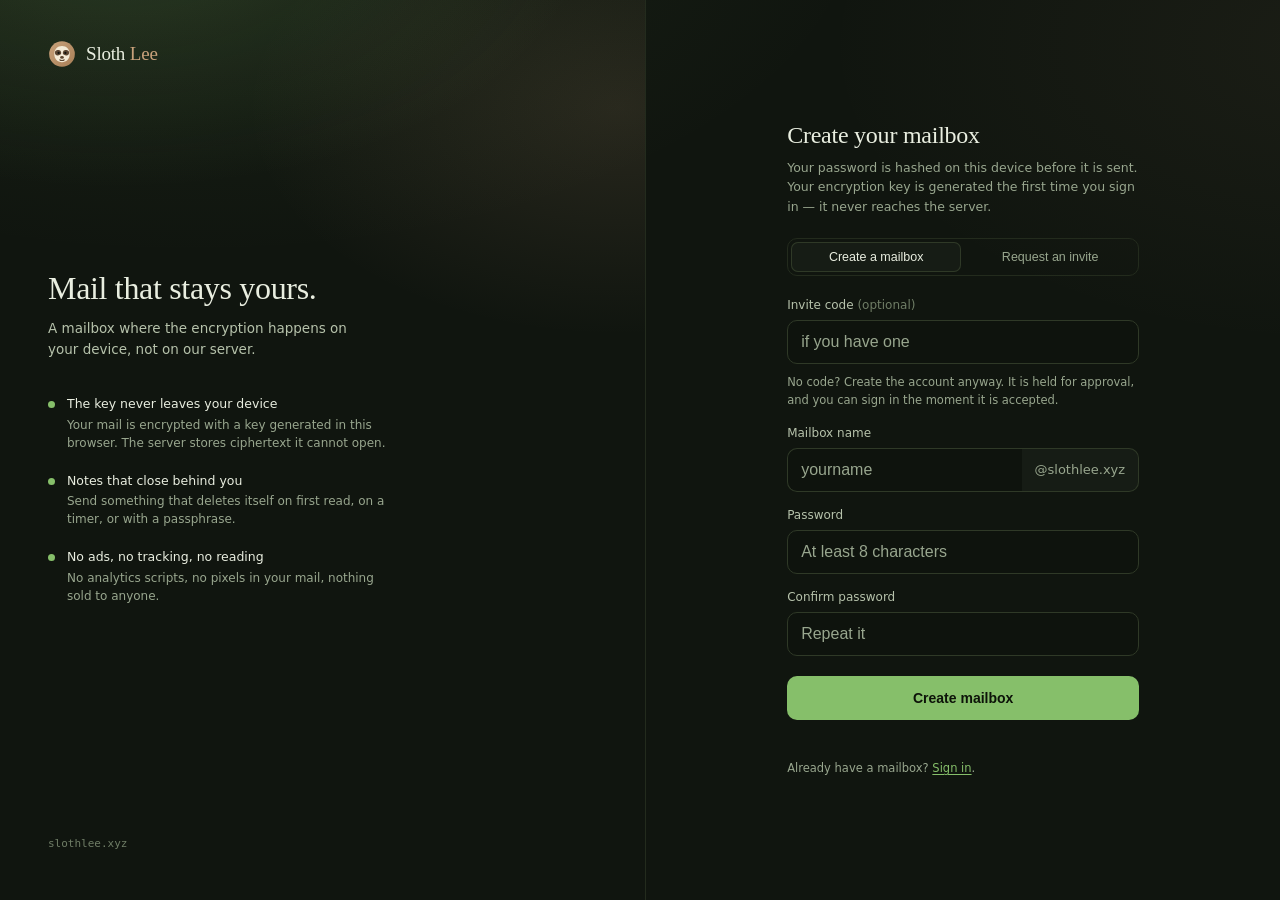
==== data/static/signup.html @ 89729197 "Name the DKIM verdict when refusing own-domain mail, instead of always claiming the header is absent" ====
<!DOCTYPE html>
<html lang="en">
<head>
<meta charset="utf-8">
<meta name="viewport" content="width=device-width, initial-scale=1, viewport-fit=cover">
<meta name="referrer" content="no-referrer">
<title>Sloth Lee Mail — create your mailbox</title>
<link rel="icon" type="image/svg+xml" href="/favicon.svg">
<meta name="theme-color" content="#10150f">
<style>
  /* The same language as the app's sign-in screen: forest ground, cream ink,
     one moss accent, serif for the claim and sans for the machinery. This page
     is served without the React bundle, so the tokens are written once here. */
  :root {
    color-scheme: dark;
    --bg: #10150f;
    --ink-1: #e9eee0;
    --ink-2: #b6c2ab;
    --ink-3: #98a68e;
    --ink-4: #6f7d66;
    --moss: #86bf6a;
    --primary-ink: #0d1309;
    --sand: #c8a17a;
    --rust: #e0593f;
    --line: #232b1d;
    --line-strong: #2f3927;
    --field: #0e130d;
    --card: #161c15;
  }
  * { box-sizing: border-box; }
  html, body { height: 100%; }
  body {
    margin: 0;
    background: var(--bg);
    color: var(--ink-1);
    font: 15px/1.5 ui-sans-serif, system-ui, -apple-system, "Segoe UI", Roboto, Helvetica, Arial, sans-serif;
    -webkit-font-smoothing: antialiased;
    background-image:
      radial-gradient(1100px 560px at 15% -10%, rgba(134,191,106,0.08), transparent 62%),
      radial-gradient(900px 520px at 105% 5%, rgba(200,161,122,0.06), transparent 58%);
    background-attachment: fixed;
  }

  .layout { display: grid; min-height: 100dvh; }
  @media (min-width: 900px) {
    .layout { grid-template-columns: 1.02fr 1fr; }
  }

  /* ---------- the claim ---------- */
  .aside {
    display: none;
    position: relative;
    flex-direction: column;
    justify-content: space-between;
    padding: 40px 48px;
    border-right: 1px solid var(--line);
    overflow: hidden;
  }
  @media (min-width: 900px) { .aside { display: flex; } }
  .aside::before {
    content: "";
    position: absolute;
    inset: 0;
    pointer-events: none;
    background:
      radial-gradient(760px 420px at 18% -8%, rgba(134,191,106,0.16), transparent 62%),
      radial-gradient(620px 380px at 96% 12%, rgba(200,161,122,0.13), transparent 60%);
  }
  .aside > * { position: relative; }
  .brand { display: flex; align-items: center; gap: 10px; }
  .brand svg { width: 28px; height: 28px; }
  .brand span { font: 500 19px/1.1 ui-serif, "Iowan Old Style", Palatino, Georgia, serif; letter-spacing: -0.01em; }
  .brand em { font-style: normal; color: var(--sand); }
  .claim { max-width: 46ch; }
  .claim h1 {
    margin: 0;
    font: 500 32px/1.14 ui-serif, "Iowan Old Style", Palatino, Georgia, serif;
    letter-spacing: -0.01em;
  }
  .claim p { margin: 12px 0 0; max-width: 36ch; color: var(--ink-2); font-size: 13.5px; }
  .facts { list-style: none; margin: 36px 0 0; padding: 0; }
  .facts li { display: flex; gap: 12px; margin-bottom: 20px; }
  .facts b { display: block; font-size: 12.5px; font-weight: 500; color: var(--ink-1); }
  .facts span { display: block; margin-top: 2px; max-width: 42ch; font-size: 12px; color: var(--ink-3); }
  .dot {
    flex: none; width: 7px; height: 7px; margin-top: 6px; border-radius: 50%;
    background: var(--moss);
  }
  .aside .domain { font: 11px/1 ui-monospace, Menlo, Consolas, monospace; color: var(--ink-4); }

  /* ---------- the form ---------- */
  .main { display: flex; flex-direction: column; justify-content: center; padding: 40px 20px; }
  @media (min-width: 640px) { .main { padding: 40px 32px; } }
  .card { width: 100%; max-width: 352px; margin: 0 auto; }
  .brand-sm { display: flex; align-items: center; gap: 10px; margin-bottom: 32px; }
  .brand-sm svg { width: 24px; height: 24px; }
  .brand-sm span { font: 500 17px/1.1 ui-serif, "Iowan Old Style", Palatino, Georgia, serif; }
  @media (min-width: 900px) { .brand-sm { display: none; } }

  h1.form-title {
    margin: 0;
    font: 500 24px/1.15 ui-serif, "Iowan Old Style", Palatino, Georgia, serif;
    letter-spacing: -0.01em;
  }
  .sub { margin: 8px 0 0; color: var(--ink-3); font-size: 12.5px; line-height: 1.55; }

  /* Two doors, one at a time: creating a mailbox, or asking for one. */
  .tabs { display: flex; gap: 4px; margin: 22px 0 0; padding: 3px; border: 1px solid var(--line); border-radius: 10px; }
  .tabs button {
    flex: 1; margin: 0; padding: 8px 10px; border: 0; border-radius: 7px;
    background: transparent; color: var(--ink-3); font-size: 12.5px; font-weight: 500;
    cursor: pointer; transition: background 120ms, color 120ms;
  }
  .tabs button[aria-selected="true"] { background: var(--card); color: var(--ink-1); box-shadow: inset 0 0 0 1px var(--line-strong); }
  .tabs button:focus-visible { outline: 2px solid var(--moss); outline-offset: 2px; }

  form { margin-top: 20px; }
  .field { margin-bottom: 14px; }
  label { display: block; margin-bottom: 6px; font-size: 12px; font-weight: 500; color: var(--ink-2); }
  label .opt { color: var(--ink-4); font-weight: 400; }
  input {
    width: 100%; min-height: 44px; padding: 11px 13px; border-radius: 10px;
    border: 1px solid var(--line-strong); background: var(--field); color: var(--ink-1);
    font-size: 16px; outline: none; transition: border-color 120ms;
  }
  input::placeholder { color: var(--ink-3); }
  input:focus { border-color: var(--moss); }
  .domain { display: flex; align-items: stretch; }
  .domain input { border-top-right-radius: 0; border-bottom-right-radius: 0; border-right: 0; }
  .suffix {
    display: flex; align-items: center; padding: 0 13px; border: 1px solid var(--line-strong); border-left: 0;
    border-top-right-radius: 10px; border-bottom-right-radius: 10px;
    background: var(--card); color: var(--ink-3); font-size: 13px; white-space: nowrap;
  }
  button.primary {
    width: 100%; min-height: 44px; margin-top: 6px; padding: 12px 16px; border: 1px solid transparent;
    border-radius: 10px; background: var(--moss); color: var(--primary-ink);
    font-size: 14px; font-weight: 600; cursor: pointer; transition: background 120ms;
  }
  button.primary:hover:not(:disabled) { background: #93c979; }
  button.primary:disabled { opacity: 0.55; cursor: default; }
  button.primary:focus-visible { outline: 2px solid var(--moss); outline-offset: 2px; }

  .msg { min-height: 18px; margin-top: 12px; font-size: 12.5px; line-height: 1.5; color: var(--ink-2); }
  .err { color: var(--rust); }
  .ok { color: var(--moss); }
  .fine { margin: 10px 0 0; font-size: 11.5px; line-height: 1.55; color: var(--ink-3); }
  .fine a, a { color: var(--moss); text-decoration: underline; text-underline-offset: 2px; text-decoration-thickness: 1px; }
  .fine a:hover, a:hover { text-decoration: underline; text-underline-offset: 2px; }
  .rule { height: 1px; margin: 24px 0; background: var(--line); border: 0; }
  [hidden] { display: none !important; }

  @media (prefers-reduced-motion: reduce) {
    * { transition-duration: 1ms !important; }
  }
</style>
</head>
<body>
<div class="layout">
  <aside class="aside">
    <div class="brand">
      <svg viewBox="0 0 24 24" aria-label="Sloth Lee" role="img">
        <defs><linearGradient id="sl-brand" x1="0" y1="0" x2="1" y2="1"><stop offset="0" stop-color="#c8a17a"/><stop offset="1" stop-color="#a97f57"/></linearGradient></defs>
        <circle cx="12" cy="12" r="11" fill="url(#sl-brand)"/>
        <path d="M12 5.2c3.9 0 6.6 2.9 6.6 6.9 0 4.3-2.9 7-6.6 7s-6.6-2.7-6.6-7c0-4 2.7-6.9 6.6-6.9Z" fill="#f4ead6"/>
        <ellipse cx="8.6" cy="10.9" rx="2.7" ry="2.3" fill="#5c4632" transform="rotate(-14 8.6 10.9)"/>
        <ellipse cx="15.4" cy="10.9" rx="2.7" ry="2.3" fill="#5c4632" transform="rotate(14 15.4 10.9)"/>
        <circle cx="9.1" cy="11.1" r="0.95" fill="#10120f"/><circle cx="14.9" cy="11.1" r="0.95" fill="#10120f"/>
        <ellipse cx="12" cy="14.9" rx="1.6" ry="1.15" fill="#5c4632"/>
        <path d="M10.2 17c.6.8 3 .8 3.6 0" stroke="#5c4632" stroke-width="1" stroke-linecap="round" fill="none"/>
      </svg>
      <span>Sloth <em>Lee</em></span>
    </div>

    <div class="claim">
      <h1>Mail that stays yours.</h1>
      <p>A mailbox where the encryption happens on your device, not on our server.</p>
      <ul class="facts">
        <li><i class="dot"></i><div><b>The key never leaves your device</b><span>Your mail is encrypted with a key generated in this browser. The server stores ciphertext it cannot open.</span></div></li>
        <li><i class="dot"></i><div><b>Notes that close behind you</b><span>Send something that deletes itself on first read, on a timer, or with a passphrase.</span></div></li>
        <li><i class="dot"></i><div><b>No ads, no tracking, no reading</b><span>No analytics scripts, no pixels in your mail, nothing sold to anyone.</span></div></li>
      </ul>
    </div>

    <p class="domain">slothlee.xyz</p>
  </aside>

  <main class="main">
    <div class="card">
      <div class="brand-sm">
        <svg viewBox="0 0 24 24" aria-hidden="true">
          <circle cx="12" cy="12" r="11" fill="#c8a17a"/>
          <path d="M12 5.2c3.9 0 6.6 2.9 6.6 6.9 0 4.3-2.9 7-6.6 7s-6.6-2.7-6.6-7c0-4 2.7-6.9 6.6-6.9Z" fill="#f4ead6"/>
          <circle cx="9.1" cy="11.1" r="0.95" fill="#10120f"/><circle cx="14.9" cy="11.1" r="0.95" fill="#10120f"/>
        </svg>
        <span>Sloth <em style="font-style:normal;color:#c8a17a">Lee</em></span>
      </div>

      <h1 class="form-title" id="title">Create your mailbox</h1>
      <p class="sub" id="lede">
        Your password is hashed on this device before it is sent. Your encryption key is generated
        the first time you sign in — it never reaches the server.
      </p>

      <div class="tabs" role="tablist" aria-label="Create or request">
        <button type="button" role="tab" id="tab-create" aria-selected="true" aria-controls="panel-create">Create a mailbox</button>
        <button type="button" role="tab" id="tab-request" aria-selected="false" aria-controls="panel-request">Request an invite</button>
      </div>

      <!-- ---------- create ---------- -->
      <div id="panel-create" role="tabpanel" aria-labelledby="tab-create">
        <form id="f" autocomplete="off">
          <div class="field">
            <label for="c">Invite code <span class="opt">(optional)</span></label>
            <input id="c" name="c" placeholder="if you have one" autocapitalize="none" autocorrect="off" spellcheck="false">
            <p class="fine">No code? Create the account anyway. It is held for approval, and you can sign in the moment it is accepted.</p>
          </div>
          <div class="field">
            <label for="u">Mailbox name</label>
            <div class="domain">
              <input id="u" name="u" placeholder="yourname" autocapitalize="none" autocorrect="off" spellcheck="false" required>
              <span class="suffix" id="suffix">@slothlee.xyz</span>
            </div>
          </div>
          <div class="field">
            <label for="p">Password</label>
            <input id="p" name="p" type="password" autocomplete="new-password" placeholder="At least 8 characters" required>
          </div>
          <div class="field">
            <label for="p2">Confirm password</label>
            <input id="p2" name="p2" type="password" autocomplete="new-password" placeholder="Repeat it" required>
          </div>
          <button id="go" class="primary" type="submit">Create mailbox</button>
          <div class="msg" id="m" role="status" aria-live="polite"></div>
        </form>
        <p class="fine">Already have a mailbox? <a href="/login">Sign in</a>.</p>
      </div>

      <!-- ---------- request ---------- -->
      <div id="panel-request" role="tabpanel" aria-labelledby="tab-request" hidden>
        <form id="r" autocomplete="off">
          <div class="field">
            <label for="re">Your email</label>
            <input id="re" name="re" type="email" placeholder="you@example.com" autocapitalize="none" autocorrect="off" spellcheck="false" required>
          </div>
          <div class="field">
            <label for="rn">Why do you want an account? <span class="opt">(optional)</span></label>
            <input id="rn" name="rn" placeholder="a line about yourself">
          </div>
          <button id="rq" class="primary" type="submit">Request an invite</button>
          <div class="msg" id="rm" role="status" aria-live="polite"></div>
        </form>
        <p class="fine">This server approves new mailboxes by hand. Leave your address and you will get an invite code.</p>
      </div>
    </div>
  </main>
</div>

<script type="module">
import { bcrypt, sha256 } from './vendor/hash-wasm.esm.min.js';

// Must match the login client byte for byte: fixed 16-byte salt "OpenNeutronAuth1",
// cost 10, same library. The server stores this token as a one-time setup token.
const AUTH_SALT = new Uint8Array([
  0x4f, 0x70, 0x65, 0x6e, 0x4e, 0x65, 0x75, 0x74,
  0x72, 0x6f, 0x6e, 0x41, 0x75, 0x74, 0x68, 0x31,
]);

const USERNAME_RE = /^[a-z0-9](?:[a-z0-9._-]{0,62}[a-z0-9])?$/;

const f = document.getElementById('f');
const u = document.getElementById('u');
const p = document.getElementById('p');
const p2 = document.getElementById('p2');
const go = document.getElementById('go');
const m = document.getElementById('m');
const c = document.getElementById('c');
const r = document.getElementById('r');
const re = document.getElementById('re');
const rn = document.getElementById('rn');
const rq = document.getElementById('rq');
const rm = document.getElementById('rm');

const tabCreate = document.getElementById('tab-create');
const tabRequest = document.getElementById('tab-request');
const panelCreate = document.getElementById('panel-create');
const panelRequest = document.getElementById('panel-request');
const title = document.getElementById('title');
const lede = document.getElementById('lede');

const LEDE = {
  create: 'Your password is hashed on this device before it is sent. Your encryption key is generated the first time you sign in — it never reaches the server.',
  request: 'This server approves new mailboxes by hand. Leave an address and you will get an invite code when there is room.',
};

function selectTab(which) {
  const create = which === 'create';
  tabCreate.setAttribute('aria-selected', create ? 'true' : 'false');
  tabRequest.setAttribute('aria-selected', create ? 'false' : 'true');
  panelCreate.hidden = !create;
  panelRequest.hidden = create;
  title.textContent = create ? 'Create your mailbox' : 'Request an invite';
  lede.textContent = LEDE[create ? 'create' : 'request'];
  (create ? u : re).focus({ preventScroll: true });
}

tabCreate.addEventListener('click', () => selectTab('create'));
tabRequest.addEventListener('click', () => selectTab('request'));

function sayIn(node, text, kind) {
  node.textContent = text;
  node.className = 'msg' + (kind ? ' ' + kind : '');
}

r.addEventListener('submit', async (e) => {
  e.preventDefault();
  const email = re.value.trim();
  if (!email.includes('@')) { sayIn(rm, 'Enter a valid email address.', 'err'); return; }

  rq.disabled = true;
  sayIn(rm, 'Sending your request…');
  try {
    const res = await fetch('/api/waitlist/request', {
      method: 'POST',
      headers: { 'Content-Type': 'application/json' },
      body: JSON.stringify({ email, note: rn.value.trim() }),
    });
    const body = await res.json().catch(() => ({}));
    if (res.ok) {
      sayIn(rm, body.message || 'Request received.', 'ok');
      r.reset();
    } else if (res.status === 429) {
      sayIn(rm, 'Too many requests. Try again later.', 'err');
    } else {
      sayIn(rm, body.error || 'Could not send the request.', 'err');
    }
  } catch {
    sayIn(rm, 'Could not send the request. Try again.', 'err');
  } finally {
    rq.disabled = false;
  }
});

function say(text, kind) {
  m.textContent = text;
  m.className = 'msg' + (kind ? ' ' + kind : '');
}

// Find a nonce whose sha256(challenge + nonce) has `bits` leading zero bits.
// hash-wasm returns a hex string, so the test is on hex nibbles: `bits / 4`
// zero characters, plus a partial nibble when bits is not a multiple of four.
async function solveChallenge(challenge, bits) {
  const wholeNibbles = Math.floor(bits / 4);
  const remainder = bits % 4;
  const zeroPrefix = '0'.repeat(wholeNibbles);
  for (let n = 0; ; n += 1) {
    const hex = await sha256(challenge + String(n));
    let ok = hex.startsWith(zeroPrefix);
    if (ok && remainder > 0) {
      ok = parseInt(hex[wholeNibbles], 16) < (1 << (4 - remainder));
    }
    if (ok) return String(n);
    // Keep the page responsive on slower phones.
    if (n % 8000 === 7999) await new Promise((r) => setTimeout(r, 0));
  }
}

// Set once the server has queued the account: leaves the button inert instead of
// inviting a second submit.
let queued = false;

f.addEventListener('submit', async (e) => {
  e.preventDefault();
  const username = u.value.trim().toLowerCase();
  const password = p.value;

  if (!USERNAME_RE.test(username)) {
    say('Use 1-64 characters: lowercase letters, digits, dot, underscore or dash, starting and ending with a letter or digit.', 'err');
    return;
  }
  if (password.length < 8) { say('Use at least 8 characters.', 'err'); return; }
  if (password !== p2.value) { say('Passwords do not match.', 'err'); return; }
  const invite = c.value.trim();

  go.disabled = true;
  say('Deriving your password token (this takes a second)…');

  try {
    const token = await bcrypt({ password, salt: AUTH_SALT, costFactor: 10, outputType: 'encoded' });

    // Proof of work: signup is open to the internet, so each account has to
    // cost something. The server hands out a random challenge; we search for a
    // nonce whose sha256(challenge + nonce) starts with N zero bits.
    say('Checking your browser (a second or two)…');
    const powChallenge = await (await fetch('/api/signup/challenge')).json();
    const nonce = await solveChallenge(powChallenge.challenge, powChallenge.difficulty);

    const res = await fetch('/api/user/register', {
      method: 'POST',
      headers: { 'Content-Type': 'application/json' },
      body: JSON.stringify({
        username,
        password: token,
        invite_code: invite,
        pow_challenge: powChallenge.challenge,
        pow_nonce: nonce,
      }),
    });
    const body = await res.json().catch(() => ({}));

    if (res.status === 201) {
      say('Account created. Sign in with the same password to finish setting up your key.', 'ok');
      setTimeout(() => { window.location.href = '/login'; }, 1400);
      return;
    }
    // 202: the account exists and is held for approval. It cannot sign in yet,
    // so do not send them to a login form that will only reject the password.
    if (res.status === 202) {
      say('Your account is waiting for approval — you can sign in once it has been accepted. Nothing else is needed from you.', 'ok');
      // The account exists now: a second submit would only answer "name taken".
      queued = true;
      go.textContent = 'Waiting for approval';
      return;
    }
    if (res.status === 409) { say('That mailbox name is already taken.', 'err'); }
    else if (res.status === 403 && body.code === 'invite_required') { say('That invite code is not valid, or it has already been used. Clear the field to create the account without one.', 'err'); }
    else if (res.status === 403) { say('Registration is closed on this server.', 'err'); }
    else if (res.status === 429) { say('Too many attempts. Wait a few minutes and try again.', 'err'); }
    else { say(body.error || 'Could not create the account. Try again.', 'err'); }
  } catch (err) {
    console.error('signup failed', err);
    say('Something went wrong creating the account. Try again.', 'err');
  } finally {
    if (!queued) go.disabled = false;
  }
});
</script>
</body>
</html>
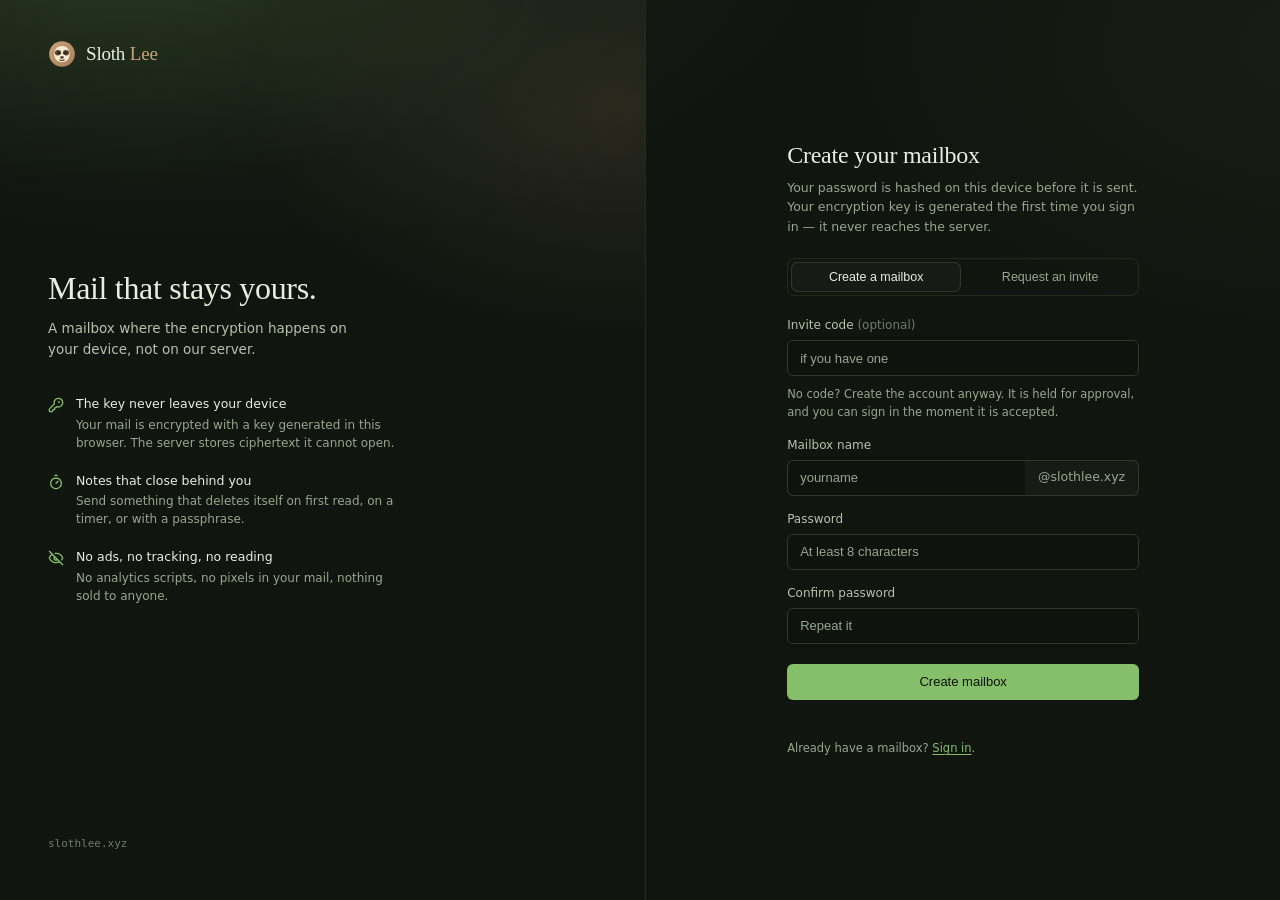
==== commit 03bdef38: "POST /api/spam/report: learn from a user report, with ownership and a rate limit" ====
--- a/data/static/signup.html
+++ b/data/static/signup.html
@@ -82,10 +82,8 @@
   .facts li { display: flex; gap: 12px; margin-bottom: 20px; }
   .facts b { display: block; font-size: 12.5px; font-weight: 500; color: var(--ink-1); }
   .facts span { display: block; margin-top: 2px; max-width: 42ch; font-size: 12px; color: var(--ink-3); }
-  .dot {
-    flex: none; width: 7px; height: 7px; margin-top: 6px; border-radius: 50%;
-    background: var(--moss);
-  }
+  /* The same three icons as the sign-in page (lucide key-round, timer, eye-off). */
+  .ico { flex: none; width: 16px; height: 16px; margin-top: 2px; color: var(--moss); }
   .aside .domain { font: 11px/1 ui-monospace, Menlo, Consolas, monospace; color: var(--ink-4); }
 
   /* ---------- the form ---------- */
@@ -152,6 +150,14 @@
 
   @media (prefers-reduced-motion: reduce) {
     * { transition-duration: 1ms !important; }
+  }
+  /* On a wider screen the fields match the sign-in page (36px, 13px). A phone keeps 44px and
+     16px: anything smaller makes iOS zoom the page when the field is tapped. */
+  @media (min-width: 640px) {
+    input { min-height: 36px; padding: 7px 12px; border-radius: 6px; font-size: 13px; }
+    .suffix { border-top-right-radius: 6px; border-bottom-right-radius: 6px; font-size: 12.5px; }
+    button.primary { min-height: 36px; padding: 8px 16px; border-radius: 6px; font-size: 13px; font-weight: 500; }
+    .tabs { border-radius: 8px; }
   }
 </style>
 </head>
@@ -176,9 +182,9 @@
       <h1>Mail that stays yours.</h1>
       <p>A mailbox where the encryption happens on your device, not on our server.</p>
       <ul class="facts">
-        <li><i class="dot"></i><div><b>The key never leaves your device</b><span>Your mail is encrypted with a key generated in this browser. The server stores ciphertext it cannot open.</span></div></li>
-        <li><i class="dot"></i><div><b>Notes that close behind you</b><span>Send something that deletes itself on first read, on a timer, or with a passphrase.</span></div></li>
-        <li><i class="dot"></i><div><b>No ads, no tracking, no reading</b><span>No analytics scripts, no pixels in your mail, nothing sold to anyone.</span></div></li>
+        <li><svg class="ico" viewBox="0 0 24 24" fill="none" stroke="currentColor" stroke-width="2" stroke-linecap="round" stroke-linejoin="round" aria-hidden="true"><path d="M2.586 17.414A2 2 0 0 0 2 18.828V21a1 1 0 0 0 1 1h3a1 1 0 0 0 1-1v-1a1 1 0 0 1 1-1h1a1 1 0 0 0 1-1v-1a1 1 0 0 1 1-1h.172a2 2 0 0 0 1.414-.586l.814-.814a6.5 6.5 0 1 0-4-4z"/><circle cx="16.5" cy="7.5" r=".5" fill="currentColor"/></svg><div><b>The key never leaves your device</b><span>Your mail is encrypted with a key generated in this browser. The server stores ciphertext it cannot open.</span></div></li>
+        <li><svg class="ico" viewBox="0 0 24 24" fill="none" stroke="currentColor" stroke-width="2" stroke-linecap="round" stroke-linejoin="round" aria-hidden="true"><line x1="10" x2="14" y1="2" y2="2"/><line x1="12" x2="15" y1="14" y2="11"/><circle cx="12" cy="14" r="8"/></svg><div><b>Notes that close behind you</b><span>Send something that deletes itself on first read, on a timer, or with a passphrase.</span></div></li>
+        <li><svg class="ico" viewBox="0 0 24 24" fill="none" stroke="currentColor" stroke-width="2" stroke-linecap="round" stroke-linejoin="round" aria-hidden="true"><path d="M10.733 5.076a10.744 10.744 0 0 1 11.205 6.575 1 1 0 0 1 0 .696 10.747 10.747 0 0 1-1.444 2.49"/><path d="M14.084 14.158a3 3 0 0 1-4.242-4.242"/><path d="M17.479 17.499a10.75 10.75 0 0 1-15.417-5.151 1 1 0 0 1 0-.696 10.75 10.75 0 0 1 4.446-5.143"/><path d="m2 2 20 20"/></svg><div><b>No ads, no tracking, no reading</b><span>No analytics scripts, no pixels in your mail, nothing sold to anyone.</span></div></li>
       </ul>
     </div>
 
@@ -209,7 +215,7 @@
 
       <!-- ---------- create ---------- -->
       <div id="panel-create" role="tabpanel" aria-labelledby="tab-create">
-        <form id="f" autocomplete="off">
+        <form id="f" autocomplete="off" method="post">
           <div class="field">
             <label for="c">Invite code <span class="opt">(optional)</span></label>
             <input id="c" name="c" placeholder="if you have one" autocapitalize="none" autocorrect="off" spellcheck="false">
@@ -238,7 +244,7 @@
 
       <!-- ---------- request ---------- -->
       <div id="panel-request" role="tabpanel" aria-labelledby="tab-request" hidden>
-        <form id="r" autocomplete="off">
+        <form id="r" autocomplete="off" method="post">
           <div class="field">
             <label for="re">Your email</label>
             <input id="re" name="re" type="email" placeholder="you@example.com" autocapitalize="none" autocorrect="off" spellcheck="false" required>
@@ -256,184 +262,7 @@
   </main>
 </div>
 
-<script type="module">
-import { bcrypt, sha256 } from './vendor/hash-wasm.esm.min.js';
-
-// Must match the login client byte for byte: fixed 16-byte salt "OpenNeutronAuth1",
-// cost 10, same library. The server stores this token as a one-time setup token.
-const AUTH_SALT = new Uint8Array([
-  0x4f, 0x70, 0x65, 0x6e, 0x4e, 0x65, 0x75, 0x74,
-  0x72, 0x6f, 0x6e, 0x41, 0x75, 0x74, 0x68, 0x31,
-]);
-
-const USERNAME_RE = /^[a-z0-9](?:[a-z0-9._-]{0,62}[a-z0-9])?$/;
-
-const f = document.getElementById('f');
-const u = document.getElementById('u');
-const p = document.getElementById('p');
-const p2 = document.getElementById('p2');
-const go = document.getElementById('go');
-const m = document.getElementById('m');
-const c = document.getElementById('c');
-const r = document.getElementById('r');
-const re = document.getElementById('re');
-const rn = document.getElementById('rn');
-const rq = document.getElementById('rq');
-const rm = document.getElementById('rm');
-
-const tabCreate = document.getElementById('tab-create');
-const tabRequest = document.getElementById('tab-request');
-const panelCreate = document.getElementById('panel-create');
-const panelRequest = document.getElementById('panel-request');
-const title = document.getElementById('title');
-const lede = document.getElementById('lede');
-
-const LEDE = {
-  create: 'Your password is hashed on this device before it is sent. Your encryption key is generated the first time you sign in — it never reaches the server.',
-  request: 'This server approves new mailboxes by hand. Leave an address and you will get an invite code when there is room.',
-};
-
-function selectTab(which) {
-  const create = which === 'create';
-  tabCreate.setAttribute('aria-selected', create ? 'true' : 'false');
-  tabRequest.setAttribute('aria-selected', create ? 'false' : 'true');
-  panelCreate.hidden = !create;
-  panelRequest.hidden = create;
-  title.textContent = create ? 'Create your mailbox' : 'Request an invite';
-  lede.textContent = LEDE[create ? 'create' : 'request'];
-  (create ? u : re).focus({ preventScroll: true });
-}
-
-tabCreate.addEventListener('click', () => selectTab('create'));
-tabRequest.addEventListener('click', () => selectTab('request'));
-
-function sayIn(node, text, kind) {
-  node.textContent = text;
-  node.className = 'msg' + (kind ? ' ' + kind : '');
-}
-
-r.addEventListener('submit', async (e) => {
-  e.preventDefault();
-  const email = re.value.trim();
-  if (!email.includes('@')) { sayIn(rm, 'Enter a valid email address.', 'err'); return; }
-
-  rq.disabled = true;
-  sayIn(rm, 'Sending your request…');
-  try {
-    const res = await fetch('/api/waitlist/request', {
-      method: 'POST',
-      headers: { 'Content-Type': 'application/json' },
-      body: JSON.stringify({ email, note: rn.value.trim() }),
-    });
-    const body = await res.json().catch(() => ({}));
-    if (res.ok) {
-      sayIn(rm, body.message || 'Request received.', 'ok');
-      r.reset();
-    } else if (res.status === 429) {
-      sayIn(rm, 'Too many requests. Try again later.', 'err');
-    } else {
-      sayIn(rm, body.error || 'Could not send the request.', 'err');
-    }
-  } catch {
-    sayIn(rm, 'Could not send the request. Try again.', 'err');
-  } finally {
-    rq.disabled = false;
-  }
-});
-
-function say(text, kind) {
-  m.textContent = text;
-  m.className = 'msg' + (kind ? ' ' + kind : '');
-}
-
-// Find a nonce whose sha256(challenge + nonce) has `bits` leading zero bits.
-// hash-wasm returns a hex string, so the test is on hex nibbles: `bits / 4`
-// zero characters, plus a partial nibble when bits is not a multiple of four.
-async function solveChallenge(challenge, bits) {
-  const wholeNibbles = Math.floor(bits / 4);
-  const remainder = bits % 4;
-  const zeroPrefix = '0'.repeat(wholeNibbles);
-  for (let n = 0; ; n += 1) {
-    const hex = await sha256(challenge + String(n));
-    let ok = hex.startsWith(zeroPrefix);
-    if (ok && remainder > 0) {
-      ok = parseInt(hex[wholeNibbles], 16) < (1 << (4 - remainder));
-    }
-    if (ok) return String(n);
-    // Keep the page responsive on slower phones.
-    if (n % 8000 === 7999) await new Promise((r) => setTimeout(r, 0));
-  }
-}
-
-// Set once the server has queued the account: leaves the button inert instead of
-// inviting a second submit.
-let queued = false;
-
-f.addEventListener('submit', async (e) => {
-  e.preventDefault();
-  const username = u.value.trim().toLowerCase();
-  const password = p.value;
-
-  if (!USERNAME_RE.test(username)) {
-    say('Use 1-64 characters: lowercase letters, digits, dot, underscore or dash, starting and ending with a letter or digit.', 'err');
-    return;
-  }
-  if (password.length < 8) { say('Use at least 8 characters.', 'err'); return; }
-  if (password !== p2.value) { say('Passwords do not match.', 'err'); return; }
-  const invite = c.value.trim();
-
-  go.disabled = true;
-  say('Deriving your password token (this takes a second)…');
-
-  try {
-    const token = await bcrypt({ password, salt: AUTH_SALT, costFactor: 10, outputType: 'encoded' });
-
-    // Proof of work: signup is open to the internet, so each account has to
-    // cost something. The server hands out a random challenge; we search for a
-    // nonce whose sha256(challenge + nonce) starts with N zero bits.
-    say('Checking your browser (a second or two)…');
-    const powChallenge = await (await fetch('/api/signup/challenge')).json();
-    const nonce = await solveChallenge(powChallenge.challenge, powChallenge.difficulty);
-
-    const res = await fetch('/api/user/register', {
-      method: 'POST',
-      headers: { 'Content-Type': 'application/json' },
-      body: JSON.stringify({
-        username,
-        password: token,
-        invite_code: invite,
-        pow_challenge: powChallenge.challenge,
-        pow_nonce: nonce,
-      }),
-    });
-    const body = await res.json().catch(() => ({}));
-
-    if (res.status === 201) {
-      say('Account created. Sign in with the same password to finish setting up your key.', 'ok');
-      setTimeout(() => { window.location.href = '/login'; }, 1400);
-      return;
-    }
-    // 202: the account exists and is held for approval. It cannot sign in yet,
-    // so do not send them to a login form that will only reject the password.
-    if (res.status === 202) {
-      say('Your account is waiting for approval — you can sign in once it has been accepted. Nothing else is needed from you.', 'ok');
-      // The account exists now: a second submit would only answer "name taken".
-      queued = true;
-      go.textContent = 'Waiting for approval';
-      return;
-    }
-    if (res.status === 409) { say('That mailbox name is already taken.', 'err'); }
-    else if (res.status === 403 && body.code === 'invite_required') { say('That invite code is not valid, or it has already been used. Clear the field to create the account without one.', 'err'); }
-    else if (res.status === 403) { say('Registration is closed on this server.', 'err'); }
-    else if (res.status === 429) { say('Too many attempts. Wait a few minutes and try again.', 'err'); }
-    else { say(body.error || 'Could not create the account. Try again.', 'err'); }
-  } catch (err) {
-    console.error('signup failed', err);
-    say('Something went wrong creating the account. Try again.', 'err');
-  } finally {
-    if (!queued) go.disabled = false;
-  }
-});
-</script>
+<script type="module" src="/signup.js"></script>
+  <noscript><p style="margin:12px 0;color:#e8b4b4">Creating a mailbox needs JavaScript for the device-side key work. Enable it and reload.</p></noscript>
 </body>
 </html>
